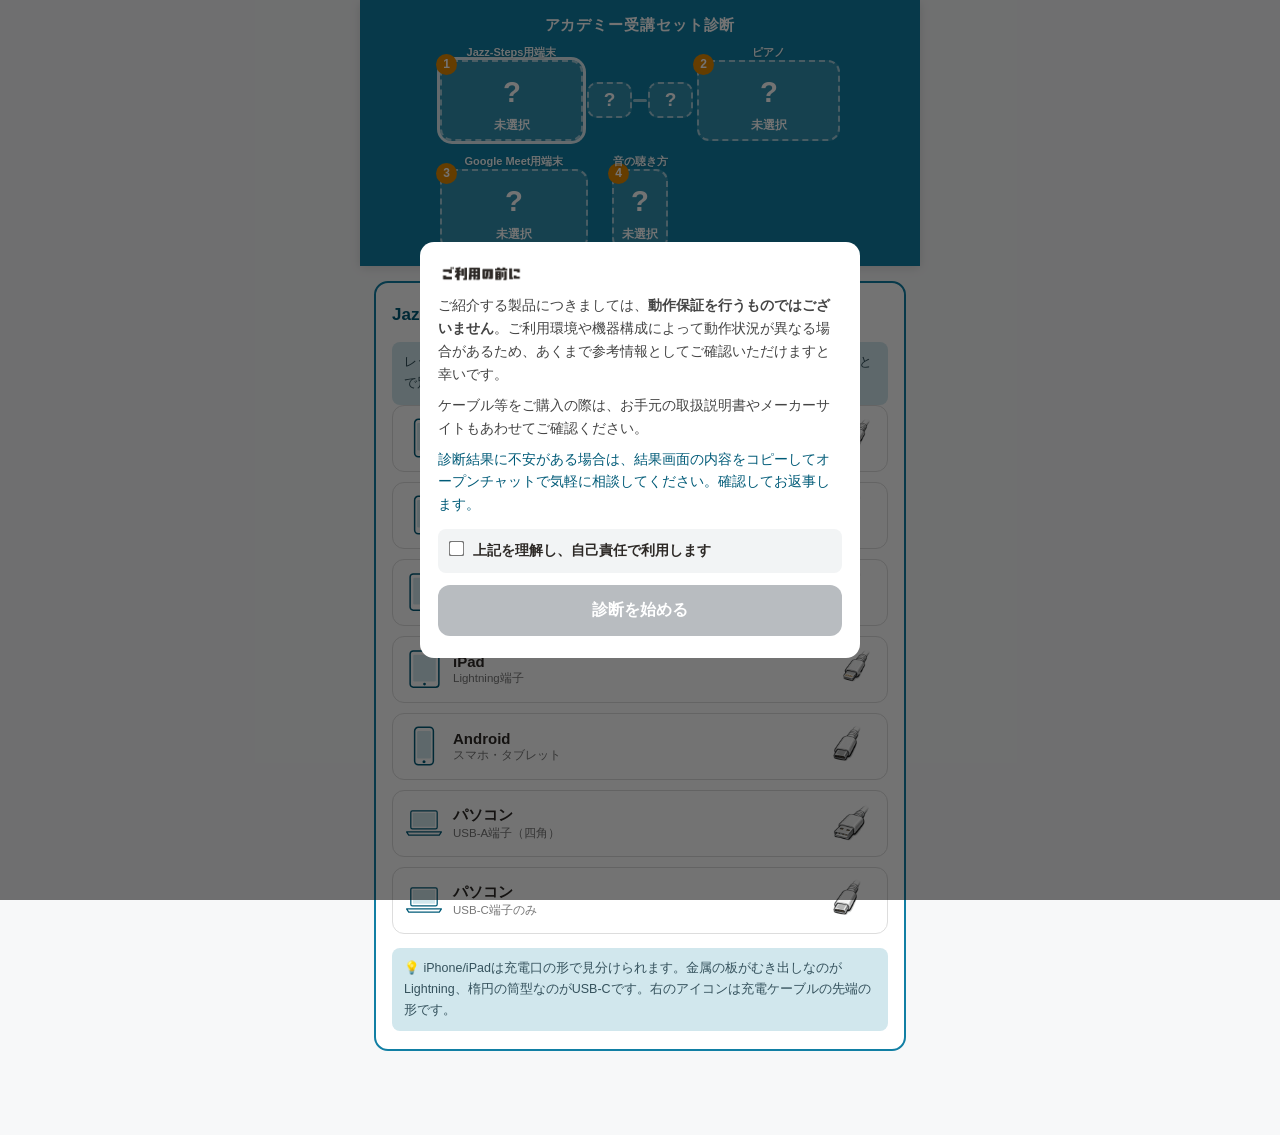
==== academy.html @ 998fec17 "アカデミー版をJazz-Steps公式名義に（個人の写真・名前を削除） ・結果画面の写真＋吹き出しを、公式トーンの案内ボックスに差し替え ・機種が見つからないときの写真を削除 ・コード内コメントの個人" ====
<!DOCTYPE html>
<html lang="ja">
<head>
  <meta charset="UTF-8">
  <meta name="viewport" content="width=device-width, initial-scale=1.0, maximum-scale=1.0">
  <title>アカデミー受講セット診断</title>
  <link rel="stylesheet" href="style.css?v=21">
  <link rel="stylesheet" href="academy.css?v=4">
</head>
<body>

  <!-- 免責事項の同意ポップアップ（既存版と同内容） -->
  <div id="disclaimer-overlay" class="hidden">
    <div id="disclaimer-card">
      <h2><img class="h-img" src="images/h-agree.png?v=2" alt="ご利用の前に"></h2>
      <p>ご紹介する製品につきましては、<b>動作保証を行うものではございません</b>。ご利用環境や機器構成によって動作状況が異なる場合があるため、あくまで参考情報としてご確認いただけますと幸いです。</p>
      <p>ケーブル等をご購入の際は、お手元の取扱説明書やメーカーサイトもあわせてご確認ください。</p>
      <p class="soft">診断結果に不安がある場合は、結果画面の内容をコピーしてオープンチャットで気軽に相談してください。確認してお返事します。</p>
      <label id="agree-label"><input type="checkbox" id="agree-check"> 上記を理解し、自己責任で利用します</label>
      <button id="agree-btn" class="primary-btn" disabled>診断を始める</button>
    </div>
  </div>

  <main id="app" class="hidden">

    <!-- 完成図（レッスン当日の机の上）。選ぶたびにここが埋まっていく -->
    <div id="strip">
      <h1 class="strip-title txt-title">アカデミー受講セット診断</h1>

      <!-- 1段目：データの線（ピアノ⇔ジャズステ端末） -->
      <div class="strip-row">
        <button class="slot" id="slot-device" type="button">
          <span class="slot-badge">1</span>
          <span class="slot-cap">Jazz-Steps用端末</span>
          <span class="slot-art"></span>
          <span class="slot-label">未選択</span>
        </button>

        <div class="cable" id="cable">
          <button class="plug" id="plug-l" type="button"></button>
          <span class="cable-line"></span>
          <button class="plug" id="plug-r" type="button"></button>
        </div>

        <button class="slot" id="slot-kb" type="button">
          <span class="slot-badge">2</span>
          <span class="slot-cap">ピアノ</span>
          <span class="slot-art"></span>
          <span class="slot-label">未選択</span>
        </button>
      </div>

      <!-- 2段目：レッスンの線（講義用端末と音） -->
      <div class="strip-row strip-row2">
        <button class="slot" id="slot-lecture" type="button">
          <span class="slot-badge">3</span>
          <span class="slot-cap">Google Meet用端末</span>
          <span class="slot-art"></span>
          <span class="slot-label">未選択</span>
        </button>

        <button class="slot" id="slot-sound" type="button">
          <span class="slot-badge">4</span>
          <span class="slot-cap">音の聴き方</span>
          <span class="slot-art"></span>
          <span class="slot-label">未選択</span>
        </button>
      </div>
    </div>

    <!-- 今の質問。尻尾が上の該当スロットを指す -->
    <section id="panel">
      <div id="panel-body"></div>
    </section>

  </main>

  <footer>
    <p id="liff-status"></p>
  </footer>

  <script>window.LOG_APP = "academy";</script>
  <script src="https://static.line-scdn.net/liff/edge/2/sdk.js"></script>
  <script src="shared/catalog.js?v=1"></script>
  <script src="shared/log.js?v=1"></script>
  <script src="academy.js?v=6"></script>
</body>
</html>
---- style.css ----
/* Jazz-Steps 機器接続サポート
   配色はLINEリッチメニューのトンマナに合わせる
   見出しはADS-strongのPNG（Adobe Fonts同期のためWeb配信不可）

   画面構成：上部に「デバイス─ケーブル─ピアノ」の完成図（#strip）を常設し、
   選ぶたびに埋まっていく。下の #panel が今答える質問で、
   吹き出しの尻尾が「今どこを埋めているか」を指す。 */
:root {
  --teal: #117fa4;
  --teal-dark: #005b78;
  --teal-light: #d1e7ed;
  --orange: #e18700;
  --ink: #2d2926;
  --line: #ddd;
  --bg: #f7f8f9;
}

* { box-sizing: border-box; margin: 0; padding: 0; }

body {
  font-family: "Hiragino Sans", "Hiragino Kaku Gothic ProN", sans-serif;
  background: var(--bg);
  color: var(--ink);
  line-height: 1.7;
  padding-bottom: 60px;
}

.hidden { display: none; }
.h-img { display: block; height: auto; }

main { max-width: 560px; margin: 0 auto; }

/* ---------- 完成図（サマリー帯） ---------- */

#strip {
  position: sticky;
  top: 0;
  z-index: 20;
  background: var(--teal);
  padding: 12px 14px 16px;
  box-shadow: 0 2px 10px rgba(0, 0, 0, 0.12);
}
.strip-title .h-img { height: 20px; margin: 0 auto 10px; }

.strip-row {
  display: grid;
  grid-template-columns: 1fr auto 1fr;
  align-items: center;
  gap: 4px;
  max-width: 400px;
  margin: 0 auto;
}

.slot {
  position: relative;
  background: rgba(255, 255, 255, 0.14);
  border: 2px dashed rgba(255, 255, 255, 0.55);
  border-radius: 12px;
  padding: 9px 4px 7px;
  color: #fff;
  font-family: inherit;
  cursor: pointer;
  display: flex;
  flex-direction: column;
  align-items: center;
  gap: 3px;
  min-width: 0;
}
.slot.filled { background: #fff; border-style: solid; border-color: #fff; color: var(--ink); }
.slot.aiming { box-shadow: 0 0 0 3px rgba(255, 255, 255, 0.85); }

.slot-badge {
  position: absolute;
  top: -8px;
  left: -6px;
  width: 21px; height: 21px;
  border-radius: 50%;
  background: var(--orange);
  color: #fff;
  font-size: 12px;
  font-weight: 700;
  display: grid;
  place-items: center;
  line-height: 1;
}
.slot.filled .slot-badge { background: #2f9e4f; }

.slot-art { height: 44px; display: flex; align-items: center; justify-content: center; }
.slot-art svg { height: 100%; width: auto; max-width: 100%; }
.slot-label {
  font-size: 11.5px;
  font-weight: 700;
  line-height: 1.25;
  text-align: center;
  word-break: break-word;
  max-width: 100%;
}

/* ケーブル */
.cable { display: flex; align-items: center; gap: 1px; }
.cable-line {
  flex: 0 0 14px;
  height: 3px;
  background: rgba(255, 255, 255, 0.55);
  border-radius: 2px;
}
.cable.done .cable-line { background: #fff; }

.plug {
  width: 52px;
  background: #fff;
  border: 2px solid #fff;
  border-radius: 10px;
  padding: 4px 2px 3px;
  font-family: inherit;
  cursor: pointer;
  color: var(--teal-dark);
  display: flex;
  flex-direction: column;
  align-items: center;
  gap: 1px;
}
.plug:not(.known) {
  background: rgba(255, 255, 255, 0.14);
  border-style: dashed;
  border-color: rgba(255, 255, 255, 0.55);
  color: #fff;
}
.plug.aiming { box-shadow: 0 0 0 3px rgba(255, 255, 255, 0.85); }
.plug svg { width: 32px; height: 23px; }
.plug .plug-img { width: 34px; height: 26px; object-fit: contain; }
/* 「Lightning」が最長。枠からはみ出さないよう字送りを詰める */
.plug-cap { font-size: 8.5px; font-weight: 700; line-height: 1.1; white-space: nowrap; letter-spacing: -0.02em; }
.plug-q { font-size: 19px; font-weight: 700; line-height: 1.3; }

/* SVGイラストの共通配色 */
.s-body { fill: #fff; stroke: currentColor; stroke-width: 2.4; stroke-linejoin: round; }
.s-screen { fill: var(--teal-light); }
.s-dot { fill: currentColor; }
.s-line { stroke: currentColor; stroke-width: 1.6; fill: none; stroke-linecap: round; }
.s-cap { fill: var(--teal); }
.s-q { fill: currentColor; font-size: 32px; font-weight: 700; font-family: inherit; }

/* ---------- 質問パネル ---------- */

#panel {
  position: relative;
  background: #fff;
  border: 2px solid var(--teal);
  border-radius: 14px;
  padding: 18px 16px;
  margin: 15px 14px 0;
}
/* 尻尾。--tail-x はJSが対象スロットの中心に合わせて更新する */
#panel::before, #panel::after {
  content: "";
  position: absolute;
  left: var(--tail-x, 50%);
  transform: translateX(-50%);
  border-left: 11px solid transparent;
  border-right: 11px solid transparent;
  transition: left 0.28s ease;
}
#panel::before { top: -13px; border-bottom: 13px solid var(--teal); }
#panel::after { top: -10px; border-left-width: 9px; border-right-width: 9px; border-bottom: 11px solid #fff; }

h2 { font-size: 16px; margin-bottom: 12px; }
h2 .h-img { height: 19px; }
h2.txt-head { font-size: 17px; font-weight: 700; color: var(--teal-dark); }

/* ---------- 選択肢 ---------- */

.choices { display: grid; gap: 10px; }
.maker-choices { grid-template-columns: repeat(3, 1fr); }

.choice {
  background: #fff;
  border: 1.5px solid var(--line);
  border-radius: 12px;
  padding: 10px 12px;
  font-size: 15px;
  font-weight: 600;
  font-family: inherit;
  text-align: left;
  cursor: pointer;
  display: flex;
  align-items: center;
  gap: 10px;
  color: var(--ink);
}
.choice small { display: block; font-weight: 400; font-size: 11.5px; color: #777; line-height: 1.4; }
.choice:active, .choice.selected { border-color: var(--teal); background: #f0f8fb; }
.choice .txt { flex: 1; min-width: 0; }
.choice-art { width: 38px; flex-shrink: 0; display: flex; justify-content: center; color: var(--teal-dark); }
.choice-art svg { height: 40px; width: auto; }
.choice-art.plug-art svg { height: 30px; }
.choice-art.plug-art .plug-img { height: 42px; width: auto; object-fit: contain; }
.choice-plug { width: 46px; flex-shrink: 0; color: var(--teal-dark); }
.choice-plug svg { width: 100%; height: 32px; }
.choice-plug .plug-img { width: 100%; height: 42px; object-fit: contain; }
.maker-choices .choice { text-align: center; padding: 12px 4px; display: block; }

.hint {
  font-size: 12.5px;
  color: #34515c;
  background: var(--teal-light);
  border-radius: 8px;
  padding: 10px 12px;
  margin-top: 12px;
}
.choices + .hint { margin-top: 14px; }

input[type="text"], textarea {
  width: 100%;
  padding: 12px;
  border: 1.5px solid #ccc;
  border-radius: 8px;
  font-size: 16px;
  font-family: inherit;
  margin-top: 10px;
  background: #fff;
}
textarea { min-height: 72px; resize: vertical; }

#model-results { list-style: none; margin-top: 6px; }
#model-results li {
  background: #fff;
  border: 1px solid var(--line);
  border-radius: 8px;
  padding: 10px 12px;
  margin-bottom: 6px;
  cursor: pointer;
  font-size: 15px;
}
#model-results li small { color: #777; margin-left: 6px; }
#model-results li:active { background: #f0f8fb; }
#model-results li.not-found { display: flex; align-items: center; gap: 8px; color: #555; cursor: default; }
#model-results li.not-found img { width: 56px; height: auto; flex-shrink: 0; }

.primary-btn {
  display: block;
  width: 100%;
  background: var(--orange);
  color: #fff;
  border: none;
  border-radius: 12px;
  padding: 15px;
  font-size: 16px;
  font-weight: 700;
  font-family: inherit;
  margin-top: 12px;
  cursor: pointer;
  text-align: center;
}
.primary-btn:disabled { background: #b8bcc0; }
.primary-btn .h-img { height: 18px; margin: 0 auto; }

.link-btn {
  display: block;
  margin: 16px auto 0;
  background: none;
  border: none;
  color: var(--teal-dark);
  font-size: 14px;
  font-family: inherit;
  text-decoration: underline;
  cursor: pointer;
}

/* ---------- 結果 ---------- */

.item-note { font-size: 12.5px; color: #666; margin-top: 8px; }

.method {
  background: #fff;
  border: 1.5px solid var(--line);
  border-radius: 12px;
  padding: 14px;
  margin-bottom: 12px;
}
.method.rec-method { border-color: var(--teal); border-width: 2px; }
.method.alert-method { border-color: #d93025; background: #fff8f7; }
.method.info-method { border-color: var(--teal); background: #f5fbfd; }
.method.sub-method { border-color: var(--line); background: #fafbfc; }
.method h3 { font-size: 16px; margin-bottom: 8px; }
.method-tag {
  display: inline-block;
  font-size: 11px;
  font-weight: 700;
  background: var(--teal);
  color: #fff;
  border-radius: 10px;
  padding: 2px 8px;
  margin-left: 8px;
  vertical-align: middle;
}
.method-tag.sub { background: #8a949c; }
.port-line { font-size: 13.5px; margin-bottom: 10px; }

.plan {
  border: 1.5px solid #e2e5e8;
  border-radius: 10px;
  padding: 10px 12px;
  margin-bottom: 8px;
  background: #fafbfc;
}
.plan.rec { border-color: var(--orange); background: #fffcf2; }
.plan-head { font-size: 13px; font-weight: 700; color: #555; }
.plan.rec .plan-head { color: #8c5400; }
.rec-badge {
  display: inline-block;
  font-size: 11px;
  background: var(--orange);
  color: #fff;
  border-radius: 10px;
  padding: 1px 8px;
  margin-left: 6px;
}
.buy-list { list-style: none; margin: 6px 0 0; }
.buy-list li {
  font-size: 14.5px;
  font-weight: 600;
  background: #fff;
  border: 1px solid #e2e5e8;
  border-radius: 8px;
  padding: 8px 10px;
  margin-bottom: 6px;
  display: flex;
  justify-content: space-between;
  align-items: center;
  gap: 8px;
  flex-wrap: wrap;
}
.buy-link {
  flex-shrink: 0;
  font-size: 11.5px;
  font-weight: 700;
  color: #bf0000;
  background: #fdeaea;
  border-radius: 12px;
  padding: 4px 10px;
  text-decoration: none;
  white-space: nowrap;
}
.plan-note { font-size: 12px; color: #666; margin-top: 4px; }

.to-host-note {
  font-size: 12.5px;
  background: #fff3d6;
  color: #6b4e00;
  border-radius: 8px;
  padding: 8px 10px;
  margin-top: 10px;
}

.common-note, .trouble {
  background: #fff;
  border: 1.5px solid var(--line);
  border-radius: 12px;
  padding: 12px 14px;
  margin-bottom: 12px;
}
.common-note summary, .trouble summary { cursor: pointer; font-weight: 700; font-size: 14px; }
.common-note ul { padding-left: 18px; color: #444; font-size: 13px; margin-top: 8px; }
.common-note li { margin-bottom: 4px; }
.trouble ol { padding-left: 20px; margin-top: 8px; font-size: 13px; color: #444; }
.trouble ol li { margin-bottom: 5px; }
.trouble code { background: #f0f2f4; border-radius: 4px; padding: 1px 5px; font-size: 11.5px; word-break: break-all; }

.kb-notes {
  background: #fff;
  border: 1.5px dashed #ccc;
  border-radius: 10px;
  padding: 10px 12px;
  margin-bottom: 12px;
  font-size: 13px;
  color: #555;
}
.kb-notes summary { cursor: pointer; font-weight: 600; font-size: 13px; }
.kb-notes p { margin-top: 6px; }

#recommend-box {
  background: #fbfcfc;
  border: 1.5px solid var(--line);
  border-radius: 12px;
  padding: 14px;
  margin-top: 12px;
}
.rec-lead { font-size: 13px; color: #444; margin-bottom: 10px; }
.rec-item {
  border: 1.5px solid #e2e5e8;
  border-radius: 10px;
  padding: 10px 12px;
  margin-bottom: 8px;
  background: #fff;
}
.rec-use { font-size: 11.5px; color: var(--teal-dark); font-weight: 700; }
.rec-model { font-size: 15.5px; font-weight: 700; margin: 2px 0; }
.rec-spec { font-size: 12px; color: #666; margin-bottom: 6px; }
.rec-caution { font-size: 12px; color: #6b4e00; background: #fff3d6; border-radius: 8px; padding: 8px 10px; margin-top: 8px; }

.consult-area {
  margin-top: 16px;
  background: #f7fafb;
  border-radius: 12px;
  padding: 14px;
  border: 1.5px solid var(--line);
}
.consult-area p { font-size: 13px; color: #555; }
.consult-chara { display: flex; align-items: center; gap: 10px; }
.consult-chara img { width: 84px; height: auto; flex-shrink: 0; }
.consult-chara .bubble {
  background: #fff;
  border-radius: 12px;
  padding: 10px 12px;
  font-size: 13px;
  color: #333;
}

footer { text-align: center; padding: 12px; }
#liff-status { font-size: 11px; color: #aaa; }

/* ---------- ゲート・免責 ---------- */

#gate { padding: 16px; max-width: 560px; margin: 40px auto 0; }
#gate-card {
  background: #fff;
  border: 1.5px solid var(--line);
  border-radius: 14px;
  padding: 28px 20px;
  text-align: center;
}
#gate-card .gate-icon { font-size: 40px; }
#gate-card .h-img { height: 19px; margin: 8px auto; }
#gate-card p { font-size: 14px; color: #555; }
a.primary-btn { text-decoration: none; max-width: 260px; margin: 16px auto 0; }

#disclaimer-overlay {
  position: fixed;
  inset: 0;
  background: rgba(0, 0, 0, 0.55);
  z-index: 100;
  display: flex;
  align-items: center;
  justify-content: center;
  padding: 20px;
}
#disclaimer-overlay.hidden { display: none; }
#disclaimer-card {
  background: #fff;
  border-radius: 14px;
  padding: 22px 18px;
  max-width: 440px;
  width: 100%;
  max-height: 90vh;
  overflow-y: auto;
}
#disclaimer-card .h-img { height: 19px; margin-bottom: 10px; }
#disclaimer-card p { font-size: 13.5px; color: #444; margin-bottom: 8px; }
#disclaimer-card p.soft { color: var(--teal-dark); }
#agree-label {
  display: block;
  font-size: 14px;
  font-weight: 600;
  background: #f2f4f5;
  border-radius: 8px;
  padding: 10px 12px;
  margin: 12px 0 4px;
  cursor: pointer;
}
#agree-label input { transform: scale(1.2); margin-right: 6px; }

@media (max-width: 380px) {
  .plug { width: 46px; }
  .plug svg { width: 28px; }
  .plug-cap { font-size: 8px; }
  .cable-line { flex-basis: 7px; }
  .slot-art { height: 40px; }
}
---- academy.css ----
/* ============================================================
   academy.css — アカデミー版の追加スタイル
   style.css の後に読み込む。既存版に影響しないものだけ書く。
   ============================================================ */

/* テキストのタイトル（既存版は画像見出しだがアカデミー版は文字） */
.txt-title {
  color: #fff;
  font-size: 15px;
  font-weight: 800;
  letter-spacing: 0.06em;
  text-align: center;
  margin-bottom: 10px;
}

/* 完成図の2段目（講義用端末・音） */
.strip-row2 {
  margin-top: 10px;
  justify-content: center;
  gap: 24px;
}

/* スロットの常設キャプション（欄外＝スロットの上に表示） */
.slot-cap {
  position: absolute;
  top: -17px;
  left: 50%;
  transform: translateX(-50%);
  font-size: 11px;
  font-weight: 800;
  letter-spacing: 0;
  white-space: nowrap;
  color: #fff;
  opacity: 0.95;
  text-shadow: 0 1px 2px rgba(0, 0, 0, 0.25);
}

/* キャプションの分だけ行間を空ける */
#strip .strip-row { margin-top: 22px; }
#strip .strip-row2 { margin-top: 28px; }

/* ヘッドホンSVGの弧 */
.s-arc { stroke: currentColor; }
.slot.filled .s-arc { stroke: #2b3a42; }

/* パネル内テキスト見出し（既存 .txt-head が無い場合に備えて定義） */
.txt-head {
  font-size: 16.5px;
  font-weight: 800;
  color: var(--ink, #2b3a42);
  margin-bottom: 6px;
}

/* おすすめバッジ付き選択肢 */
.choice .opt-badge {
  display: inline-block;
  font-size: 10px;
  font-weight: 700;
  color: #fff;
  background: #2f9e4f;
  border-radius: 99px;
  padding: 2px 8px;
  margin-left: 6px;
  vertical-align: 2px;
}

/* ---------- 結果画面 ---------- */

/* あなたの受講セット（サマリーカード） */
.setup-card {
  border: 2px solid var(--teal, #2a8ca8);
  border-radius: 12px;
  padding: 14px;
  margin-bottom: 14px;
  background: #f4fafc;
}
.setup-card h3 { font-size: 15px; margin-bottom: 8px; }
.setup-list { list-style: none; }
.setup-list li {
  display: flex;
  gap: 8px;
  padding: 5px 0;
  font-size: 13.5px;
  border-bottom: 1px dashed #cfe2e9;
  align-items: baseline;
}
.setup-list li:last-child { border-bottom: none; }
.setup-list .k {
  flex-shrink: 0;
  width: 86px;
  font-size: 12px;
  font-weight: 700;
  color: var(--teal-dark, #1d6a80);
}

/* 音の流れ（色分け凡例） */
.sound-map {
  border-radius: 10px;
  background: #fff;
  border: 1.5px solid #dde7eb;
  padding: 12px;
  margin: 12px 0;
}
.sound-map h4 { font-size: 13.5px; margin-bottom: 8px; }
.sound-line {
  display: flex;
  gap: 8px;
  align-items: baseline;
  font-size: 13px;
  padding: 4px 0;
}
.sound-dot {
  flex-shrink: 0;
  width: 12px;
  height: 12px;
  border-radius: 50%;
  align-self: center;
}
.sound-dot.app { background: #e8862e; }
.sound-dot.meet { background: #2a72c8; }
.sound-line .k { font-weight: 700; flex-shrink: 0; }

/* 当日の手順 */
.day-steps {
  margin: 12px 0;
  padding-left: 0;
  counter-reset: daystep;
  list-style: none;
}
.day-steps li {
  position: relative;
  padding: 8px 10px 8px 40px;
  font-size: 13.5px;
  background: #fff;
  border: 1.5px solid #dde7eb;
  border-radius: 10px;
  margin-bottom: 6px;
}
.day-steps li::before {
  counter-increment: daystep;
  content: counter(daystep);
  position: absolute;
  left: 10px;
  top: 50%;
  transform: translateY(-50%);
  width: 22px;
  height: 22px;
  border-radius: 50%;
  background: var(--teal, #2a8ca8);
  color: #fff;
  font-weight: 700;
  font-size: 12px;
  display: flex;
  align-items: center;
  justify-content: center;
}

/* コピー用ボタン */
.copy-btn {
  display: block;
  width: 100%;
  border: none;
  border-radius: 12px;
  background: var(--teal, #2a8ca8);
  color: #fff;
  font-size: 15px;
  font-weight: 800;
  padding: 14px;
  margin-top: 14px;
  cursor: pointer;
}
.copy-btn.copied { background: #2f9e4f; }
.copy-note { font-size: 12px; color: #666; text-align: center; margin-top: 6px; }

/* 代替ケーブル案のアコーディオン */
.alt-plans {
  margin-top: 8px;
  border: 1.5px solid #dde7eb;
  border-radius: 10px;
  padding: 8px 12px;
  background: #fafcfd;
}
.alt-plans summary {
  font-size: 13px;
  font-weight: 700;
  color: var(--teal-dark, #1d6a80);
  cursor: pointer;
}
.alt-plans .plan { margin-top: 8px; }

/* Amazonリンクの補足（長さが選べます等） */
.az-note {
  display: block;
  font-size: 11px;
  font-weight: 400;
  color: #777;
  margin-top: 2px;
}

/* 相談案内（公式トーン・写真なし） */
.consult-lead {
  font-size: 13.5px;
  background: #f4fafc;
  border: 1.5px solid #cfe2e9;
  border-radius: 10px;
  padding: 12px 14px;
  line-height: 1.7;
}

/* 買うものが無いときの表示 */
.no-buy {
  font-size: 13.5px;
  background: #eef8f0;
  border: 1.5px solid #bfe3c8;
  border-radius: 10px;
  padding: 10px 12px;
  margin: 10px 0;
}
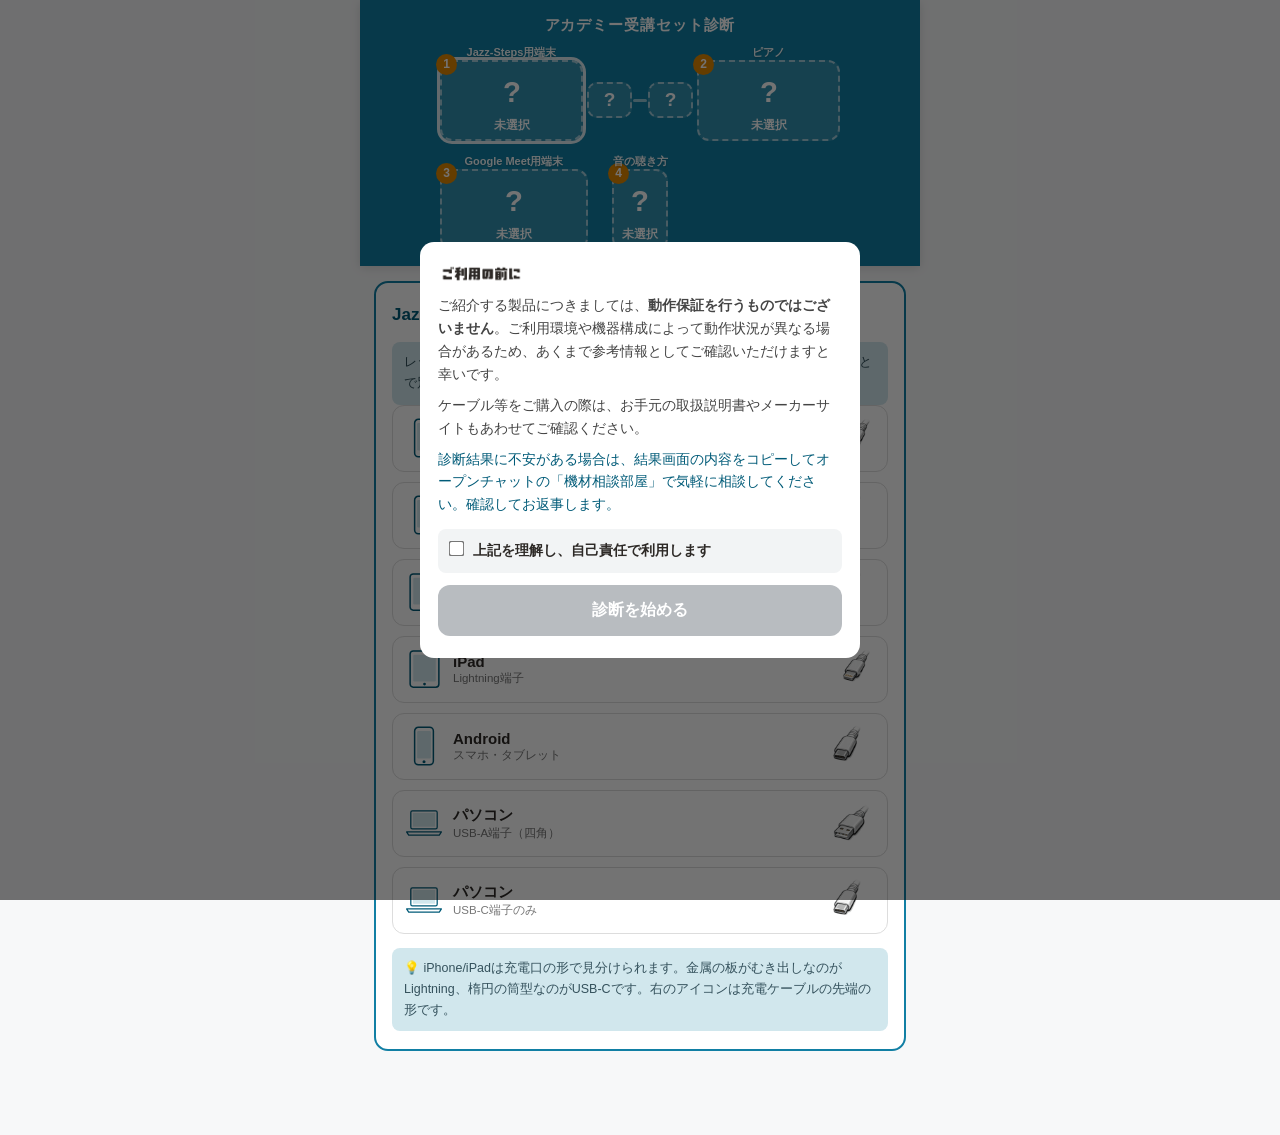
==== commit 67b66c82: "貼り付け先の案内を「機材相談部屋」（サブルーム名）に統一 Co-Authored-By: Claude Fable 5 <noreply@anthropic.com> Claude-Session: " ====
--- a/academy.html
+++ b/academy.html
@@ -15,7 +15,7 @@
       <h2><img class="h-img" src="images/h-agree.png?v=2" alt="ご利用の前に"></h2>
       <p>ご紹介する製品につきましては、<b>動作保証を行うものではございません</b>。ご利用環境や機器構成によって動作状況が異なる場合があるため、あくまで参考情報としてご確認いただけますと幸いです。</p>
       <p>ケーブル等をご購入の際は、お手元の取扱説明書やメーカーサイトもあわせてご確認ください。</p>
-      <p class="soft">診断結果に不安がある場合は、結果画面の内容をコピーしてオープンチャットで気軽に相談してください。確認してお返事します。</p>
+      <p class="soft">診断結果に不安がある場合は、結果画面の内容をコピーしてオープンチャットの「機材相談部屋」で気軽に相談してください。確認してお返事します。</p>
       <label id="agree-label"><input type="checkbox" id="agree-check"> 上記を理解し、自己責任で利用します</label>
       <button id="agree-btn" class="primary-btn" disabled>診断を始める</button>
     </div>
@@ -83,6 +83,6 @@
   <script src="https://static.line-scdn.net/liff/edge/2/sdk.js"></script>
   <script src="shared/catalog.js?v=1"></script>
   <script src="shared/log.js?v=1"></script>
-  <script src="academy.js?v=6"></script>
+  <script src="academy.js?v=7"></script>
 </body>
 </html>
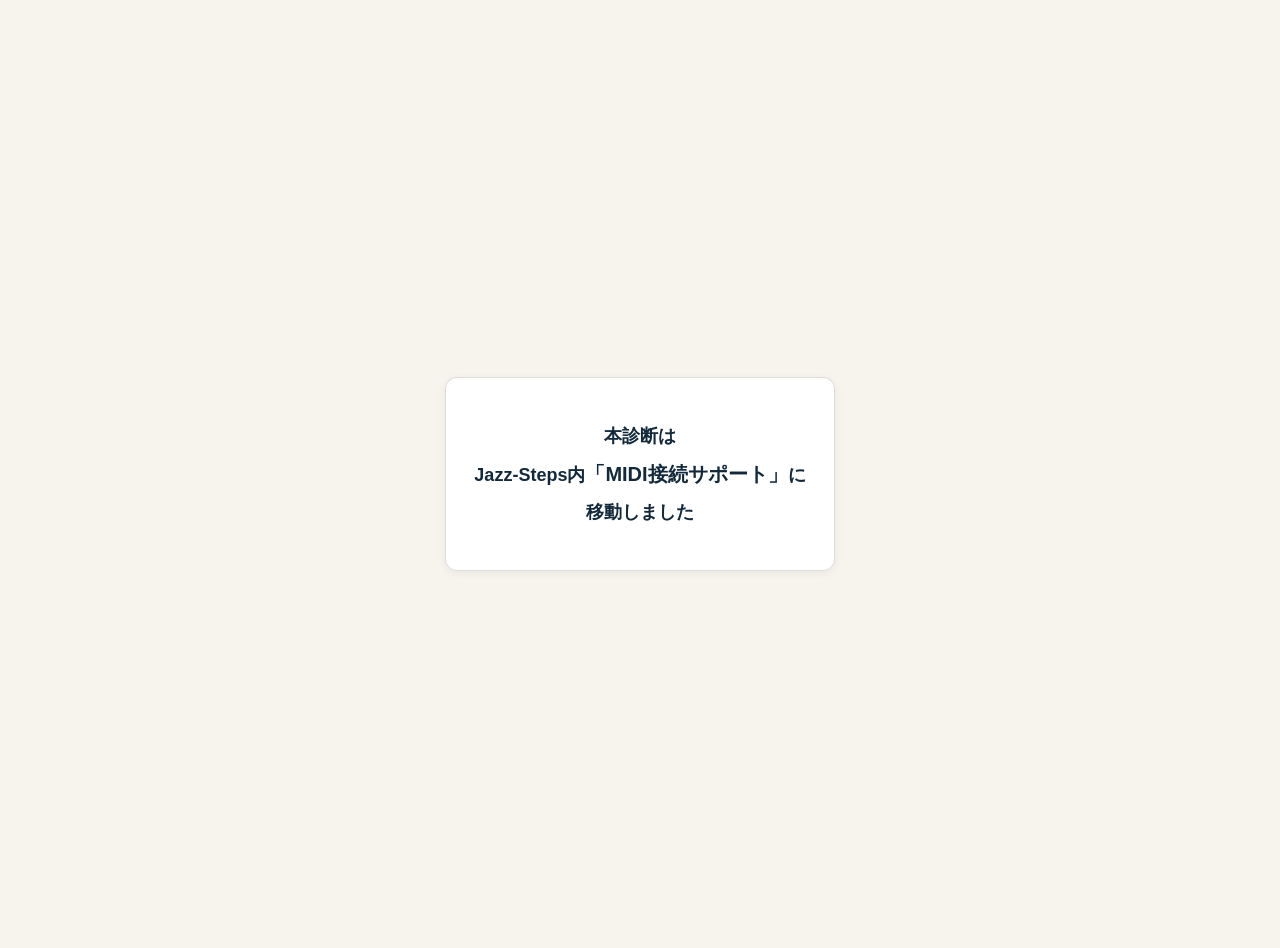
==== commit 65e66a63: "LIFF診断を終了: 本アプリ「MIDI接続サポート」への移動案内のみ表示（ソースはタグ archive/liff-final に保全）" ====
--- a/academy.html
+++ b/academy.html
@@ -1,88 +1,22 @@
 <!DOCTYPE html>
 <html lang="ja">
 <head>
-  <meta charset="UTF-8">
-  <meta name="viewport" content="width=device-width, initial-scale=1.0, maximum-scale=1.0">
-  <title>アカデミー受講セット診断</title>
-  <link rel="stylesheet" href="style.css?v=21">
-  <link rel="stylesheet" href="academy.css?v=4">
+<meta charset="utf-8">
+<meta name="viewport" content="width=device-width, initial-scale=1">
+<title>アカデミー受講セット診断</title>
+<style>
+body{font-family:"Hiragino Sans","Hiragino Kaku Gothic ProN",sans-serif;
+ background:#f7f4ee;color:#12293b;display:flex;align-items:center;justify-content:center;
+ min-height:100vh;margin:0;padding:24px;text-align:center}
+.box{background:#fff;border:1px solid #ddd;border-radius:12px;padding:40px 28px;max-width:420px;
+ box-shadow:0 2px 10px rgba(0,0,0,.06)}
+h1{font-size:18px;font-weight:800;line-height:2;margin:0}
+h1 b{font-size:20px}
+</style>
 </head>
 <body>
-
-  <!-- 免責事項の同意ポップアップ（既存版と同内容） -->
-  <div id="disclaimer-overlay" class="hidden">
-    <div id="disclaimer-card">
-      <h2><img class="h-img" src="images/h-agree.png?v=2" alt="ご利用の前に"></h2>
-      <p>ご紹介する製品につきましては、<b>動作保証を行うものではございません</b>。ご利用環境や機器構成によって動作状況が異なる場合があるため、あくまで参考情報としてご確認いただけますと幸いです。</p>
-      <p>ケーブル等をご購入の際は、お手元の取扱説明書やメーカーサイトもあわせてご確認ください。</p>
-      <p class="soft">診断結果に不安がある場合は、結果画面の内容をコピーしてオープンチャットの「機材相談部屋」で気軽に相談してください。確認してお返事します。</p>
-      <label id="agree-label"><input type="checkbox" id="agree-check"> 上記を理解し、自己責任で利用します</label>
-      <button id="agree-btn" class="primary-btn" disabled>診断を始める</button>
-    </div>
-  </div>
-
-  <main id="app" class="hidden">
-
-    <!-- 完成図（レッスン当日の机の上）。選ぶたびにここが埋まっていく -->
-    <div id="strip">
-      <h1 class="strip-title txt-title">アカデミー受講セット診断</h1>
-
-      <!-- 1段目：データの線（ピアノ⇔ジャズステ端末） -->
-      <div class="strip-row">
-        <button class="slot" id="slot-device" type="button">
-          <span class="slot-badge">1</span>
-          <span class="slot-cap">Jazz-Steps用端末</span>
-          <span class="slot-art"></span>
-          <span class="slot-label">未選択</span>
-        </button>
-
-        <div class="cable" id="cable">
-          <button class="plug" id="plug-l" type="button"></button>
-          <span class="cable-line"></span>
-          <button class="plug" id="plug-r" type="button"></button>
-        </div>
-
-        <button class="slot" id="slot-kb" type="button">
-          <span class="slot-badge">2</span>
-          <span class="slot-cap">ピアノ</span>
-          <span class="slot-art"></span>
-          <span class="slot-label">未選択</span>
-        </button>
-      </div>
-
-      <!-- 2段目：レッスンの線（講義用端末と音） -->
-      <div class="strip-row strip-row2">
-        <button class="slot" id="slot-lecture" type="button">
-          <span class="slot-badge">3</span>
-          <span class="slot-cap">Google Meet用端末</span>
-          <span class="slot-art"></span>
-          <span class="slot-label">未選択</span>
-        </button>
-
-        <button class="slot" id="slot-sound" type="button">
-          <span class="slot-badge">4</span>
-          <span class="slot-cap">音の聴き方</span>
-          <span class="slot-art"></span>
-          <span class="slot-label">未選択</span>
-        </button>
-      </div>
-    </div>
-
-    <!-- 今の質問。尻尾が上の該当スロットを指す -->
-    <section id="panel">
-      <div id="panel-body"></div>
-    </section>
-
-  </main>
-
-  <footer>
-    <p id="liff-status"></p>
-  </footer>
-
-  <script>window.LOG_APP = "academy";</script>
-  <script src="https://static.line-scdn.net/liff/edge/2/sdk.js"></script>
-  <script src="shared/catalog.js?v=1"></script>
-  <script src="shared/log.js?v=1"></script>
-  <script src="academy.js?v=7"></script>
+<div class="box">
+<h1>本診断は<br>Jazz-Steps内<b>「MIDI接続サポート」</b>に<br>移動しました</h1>
+</div>
 </body>
 </html>
